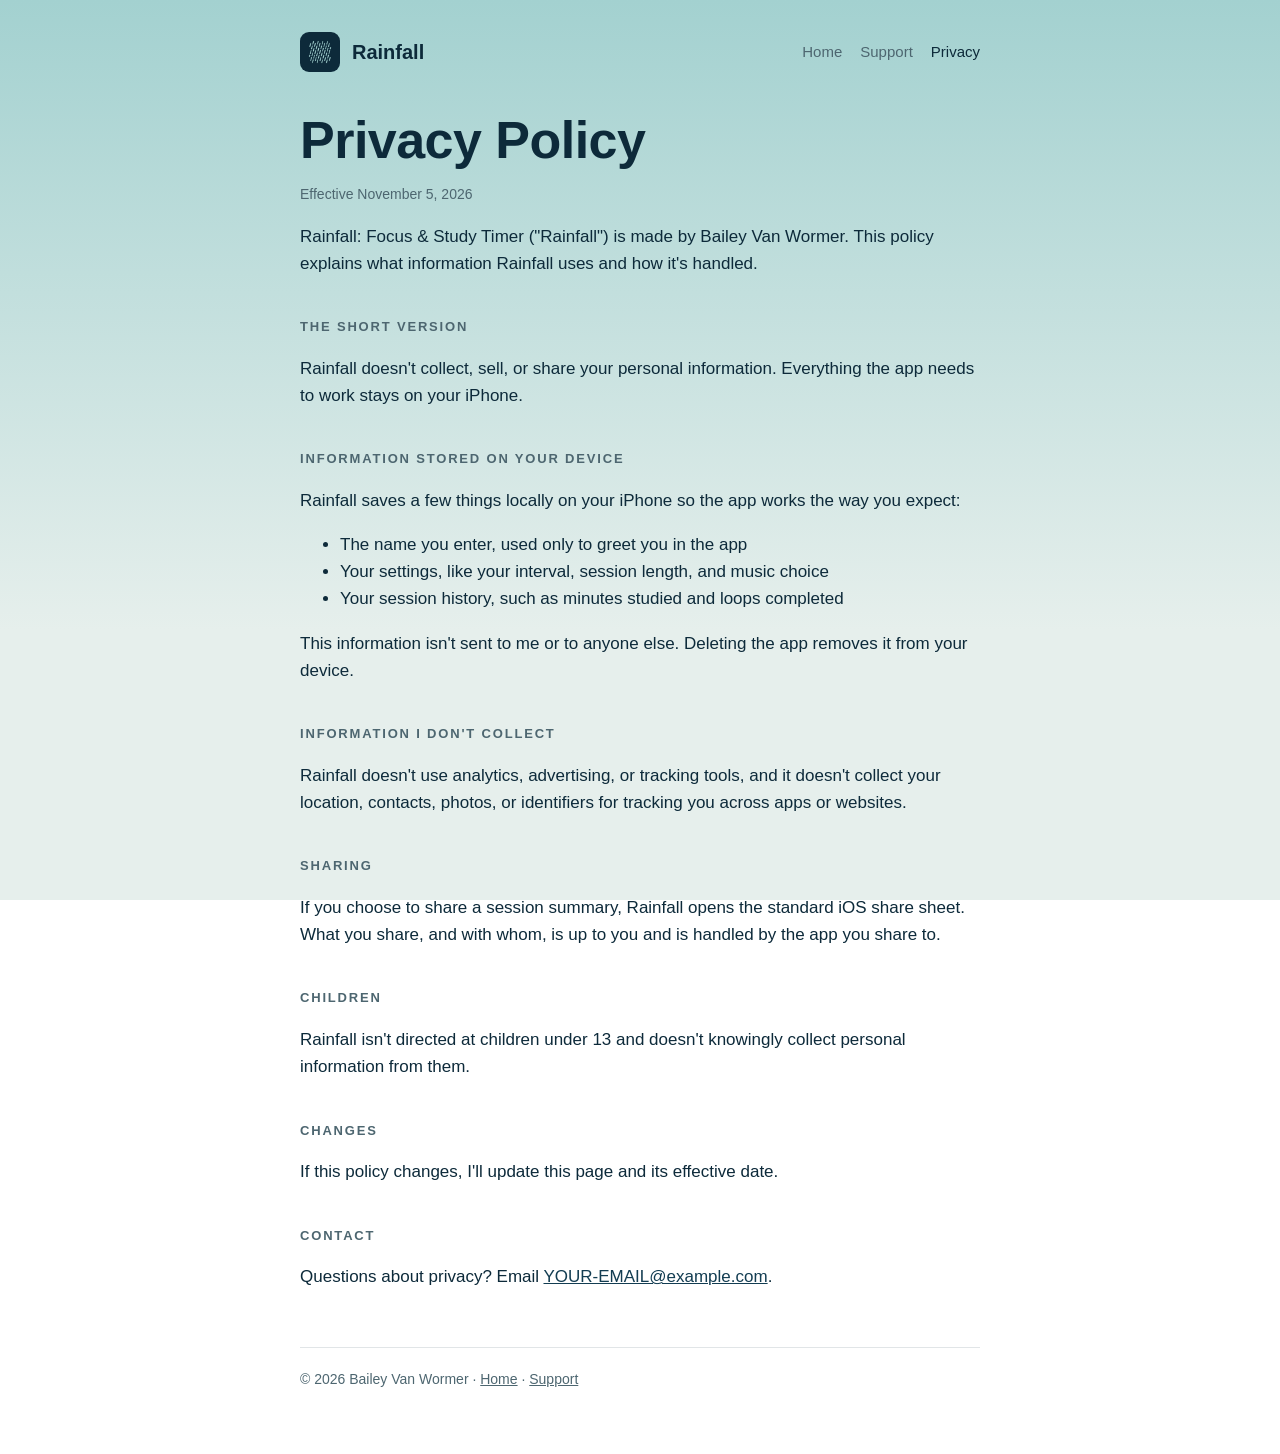
==== privacy/index.html @ aa40862f "Add files via upload" ====
<!doctype html>
<html lang="en">
<head>
  <meta charset="utf-8">
  <meta name="viewport" content="width=device-width, initial-scale=1">
  <title>Rainfall Privacy Policy</title>
  <meta name="description" content="Privacy Policy for Rainfall: Focus & Study Timer.">
  <link rel="icon" href="../icon.png">
  <link rel="apple-touch-icon" href="../apple-touch-icon.png">
  <link rel="stylesheet" href="../style.css">
</head>
<body>
  <div class="wrap">
    <header class="site">
      <a href="../"><img src="../icon.png" alt=""><span>Rainfall</span></a>
      <nav class="site">
        <a href="../">Home</a>
        <a href="../support/">Support</a>
        <a href="./" aria-current="page">Privacy</a>
      </nav>
    </header>

    <main>
      <h1>Privacy Policy</h1>
      <p class="meta">Effective November 5, 2026</p>

      <!--
        CHECK BEFORE PUBLISHING: this policy assumes Rainfall
        - stores your name, settings, and session history only on your device,
        - has no analytics, ads, or tracking SDKs,
        - sends nothing to a server you run.
        If any of that is wrong (for example, Sign in with Apple, iCloud sync,
        crash reporting, or analytics), update the sections below to match.
      -->

      <p>Rainfall: Focus &amp; Study Timer ("Rainfall") is made by Bailey Van Wormer. This policy explains what information Rainfall uses and how it's handled.</p>

      <h2>The short version</h2>
      <p>Rainfall doesn't collect, sell, or share your personal information. Everything the app needs to work stays on your iPhone.</p>

      <h2>Information stored on your device</h2>
      <p>Rainfall saves a few things locally on your iPhone so the app works the way you expect:</p>
      <ul>
        <li>The name you enter, used only to greet you in the app</li>
        <li>Your settings, like your interval, session length, and music choice</li>
        <li>Your session history, such as minutes studied and loops completed</li>
      </ul>
      <p>This information isn't sent to me or to anyone else. Deleting the app removes it from your device.</p>

      <h2>Information I don't collect</h2>
      <p>Rainfall doesn't use analytics, advertising, or tracking tools, and it doesn't collect your location, contacts, photos, or identifiers for tracking you across apps or websites.</p>

      <h2>Sharing</h2>
      <p>If you choose to share a session summary, Rainfall opens the standard iOS share sheet. What you share, and with whom, is up to you and is handled by the app you share to.</p>

      <h2>Children</h2>
      <p>Rainfall isn't directed at children under 13 and doesn't knowingly collect personal information from them.</p>

      <h2>Changes</h2>
      <p>If this policy changes, I'll update this page and its effective date.</p>

      <h2>Contact</h2>
      <p>Questions about privacy? Email <a href="mailto:YOUR-EMAIL@example.com?subject=Rainfall%20Privacy">YOUR-EMAIL@example.com</a>.</p>
    </main>

    <footer class="site">
      &copy; 2026 Bailey Van Wormer &middot; <a href="../">Home</a> &middot; <a href="../support/">Support</a>
    </footer>
  </div>
</body>
</html>
---- style.css ----
:root {
  --navy: #0d2a3a;
  --navy-2: #133d52;
  --mint: #a9d8d6;
  --sky-top: #a3d1d0;
  --sky-bottom: #e6efec;
  --ink: #0d2a3a;
  --muted: #4d6670;
  --card: rgba(255, 255, 255, 0.55);
  --line: rgba(13, 42, 58, 0.12);
}

* { box-sizing: border-box; }

html, body { margin: 0; }

body {
  font-family: -apple-system, BlinkMacSystemFont, "SF Pro Text", "Helvetica Neue", Arial, sans-serif;
  color: var(--ink);
  background: linear-gradient(180deg, var(--sky-top) 0%, var(--sky-bottom) 70%) fixed;
  min-height: 100vh;
  line-height: 1.6;
  -webkit-font-smoothing: antialiased;
}

.wrap {
  max-width: 720px;
  margin: 0 auto;
  padding: 32px 20px 64px;
}

header.site {
  display: flex;
  align-items: center;
  gap: 12px;
  margin-bottom: 40px;
}

header.site a {
  display: flex;
  align-items: center;
  gap: 12px;
  color: var(--ink);
  text-decoration: none;
}

header.site img {
  width: 40px;
  height: 40px;
  border-radius: 9px;
}

header.site span {
  font-family: ui-rounded, "SF Pro Rounded", -apple-system, sans-serif;
  font-weight: 600;
  font-size: 20px;
}

nav.site {
  margin-left: auto;
  display: flex;
  gap: 18px;
  font-size: 15px;
}

nav.site a { color: var(--muted); text-decoration: none; }
nav.site a:hover, nav.site a[aria-current="page"] { color: var(--ink); }

h1 {
  font-family: ui-rounded, "SF Pro Rounded", -apple-system, sans-serif;
  font-weight: 600;
  font-size: clamp(34px, 7vw, 52px);
  line-height: 1.1;
  margin: 0 0 12px;
  letter-spacing: -0.01em;
}

h2 {
  font-size: 13px;
  font-weight: 600;
  letter-spacing: 0.14em;
  text-transform: uppercase;
  color: var(--muted);
  margin: 40px 0 12px;
}

h3 { font-size: 17px; margin: 0 0 4px; }

p, li { font-size: 17px; }
p.lede { font-size: 19px; color: var(--muted); margin: 0 0 28px; }

a { color: var(--navy-2); }

.card {
  background: var(--card);
  border: 1px solid var(--line);
  border-radius: 20px;
  padding: 20px 22px;
  margin-bottom: 12px;
}

.card p { margin: 0; color: var(--muted); }

.button {
  display: inline-block;
  background: var(--navy);
  color: #fff;
  text-decoration: none;
  padding: 14px 26px;
  border-radius: 999px;
  font-weight: 600;
  font-size: 17px;
}

.hero-icon {
  width: 112px;
  height: 112px;
  border-radius: 25px;
  margin-bottom: 24px;
  box-shadow: 0 10px 30px rgba(13, 42, 58, 0.25);
}

.chips { display: flex; flex-wrap: wrap; gap: 8px; margin: 0 0 28px; padding: 0; list-style: none; }
.chips li {
  background: var(--card);
  border: 1px solid var(--line);
  border-radius: 999px;
  padding: 6px 14px;
  font-size: 15px;
}

.meta { font-size: 14px; color: var(--muted); }

footer.site {
  margin-top: 56px;
  padding-top: 20px;
  border-top: 1px solid var(--line);
  font-size: 14px;
  color: var(--muted);
}

footer.site a { color: var(--muted); }

@media (max-width: 480px) {
  header.site { flex-wrap: wrap; }
  nav.site { margin-left: 0; width: 100%; }
}
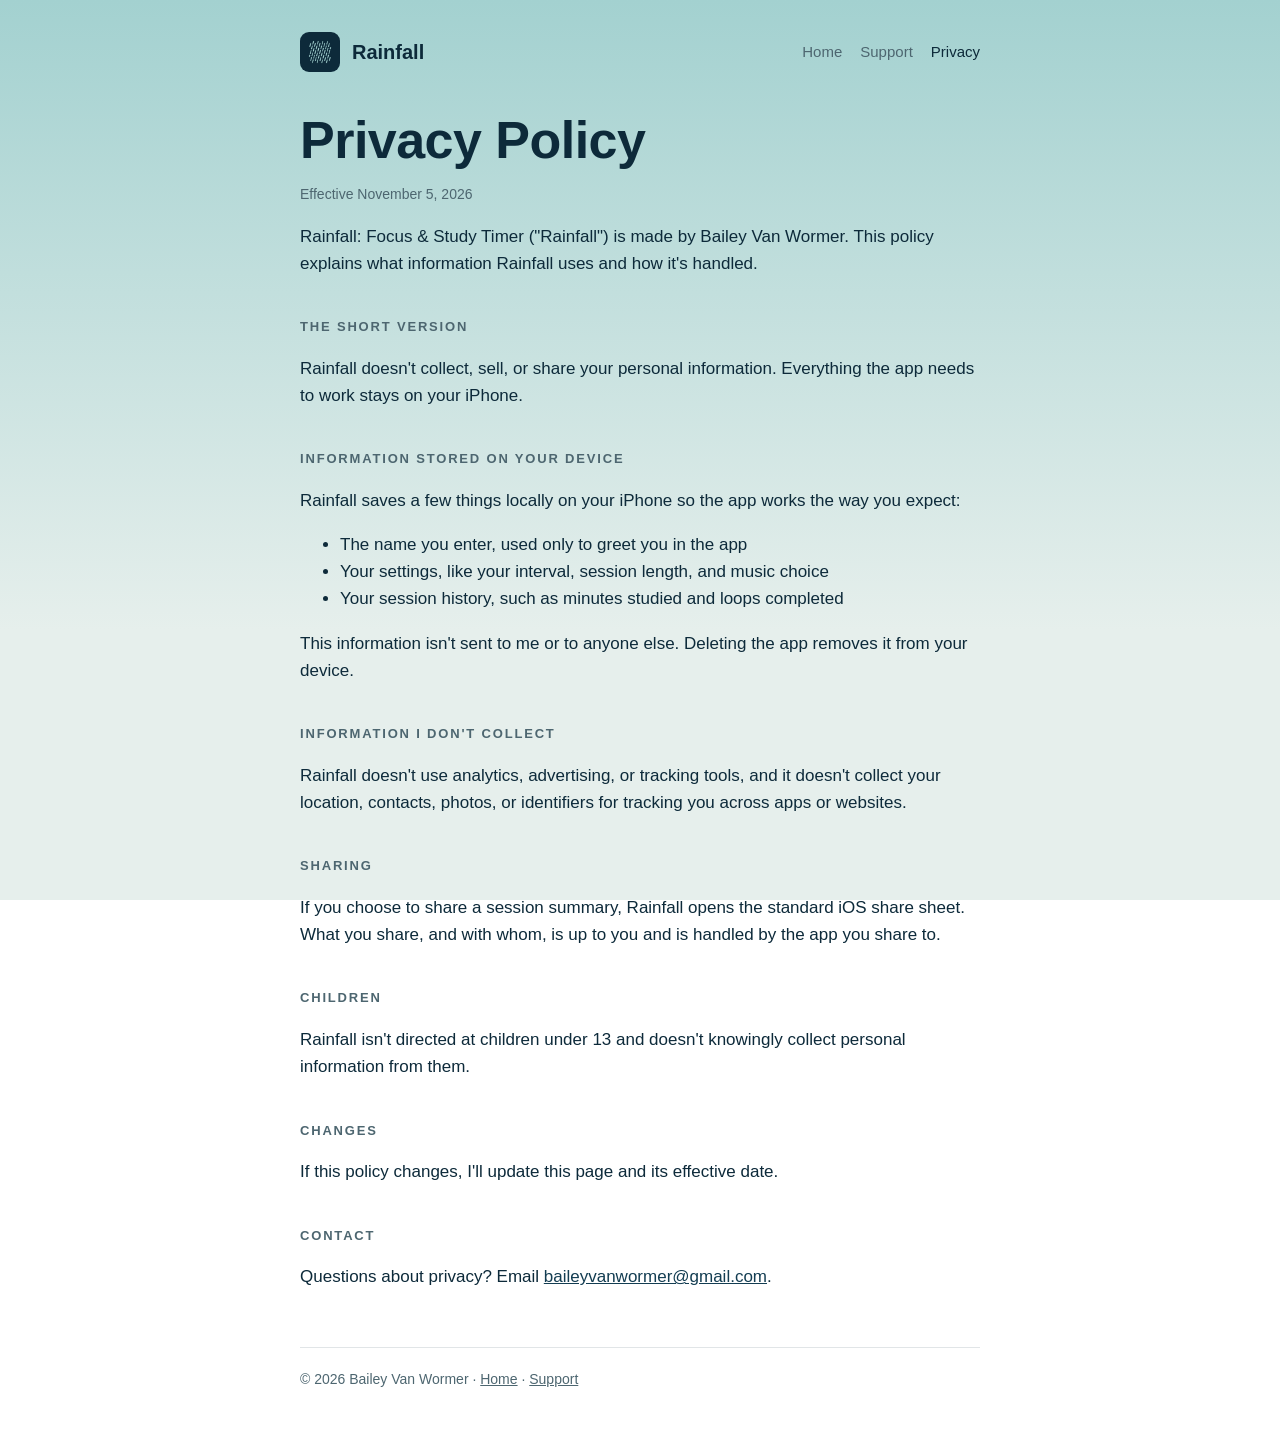
==== commit 55bd9168: "Update index.html" ====
--- a/privacy/index.html
+++ b/privacy/index.html
@@ -60,7 +60,7 @@
       <p>If this policy changes, I'll update this page and its effective date.</p>
 
       <h2>Contact</h2>
-      <p>Questions about privacy? Email <a href="mailto:YOUR-EMAIL@example.com?subject=Rainfall%20Privacy">YOUR-EMAIL@example.com</a>.</p>
+      <p>Questions about privacy? Email <a href="mailto:YOUR-EMAIL@example.com?subject=Rainfall%20Privacy">baileyvanwormer@gmail.com</a>.</p>
     </main>
 
     <footer class="site">
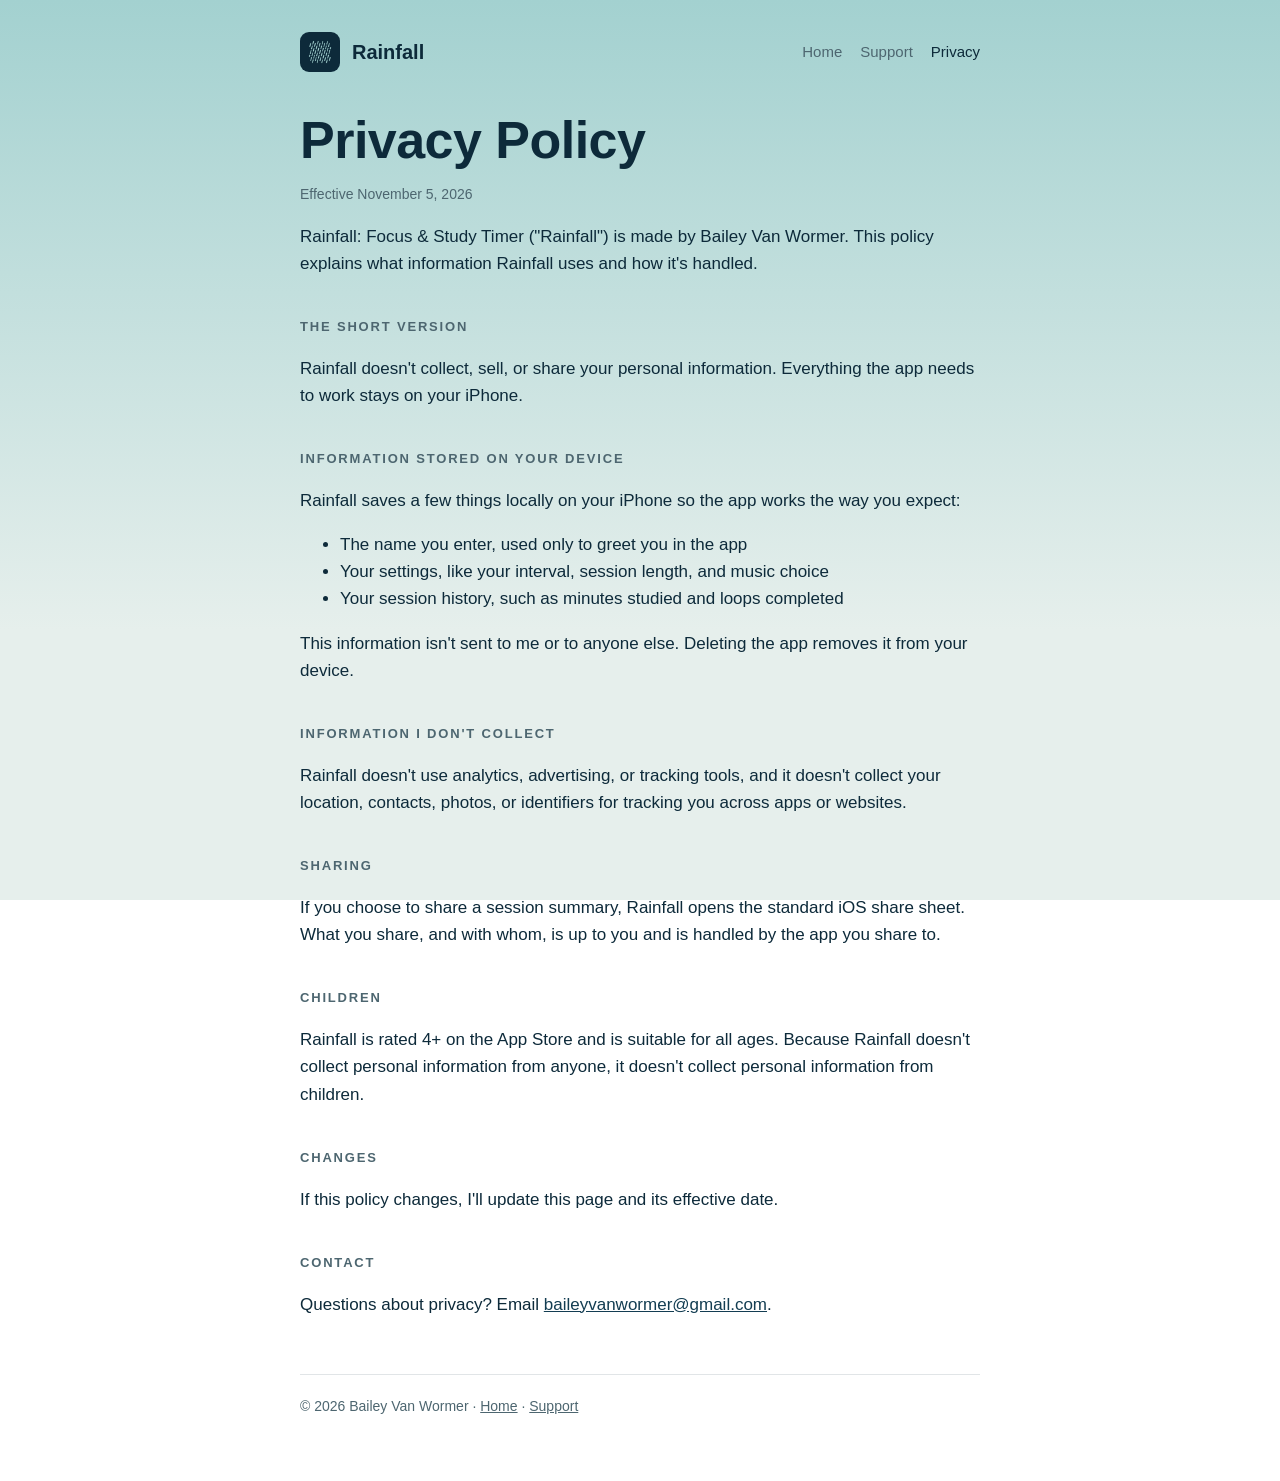
==== commit ddcd54d6: "Update index.html" ====
--- a/privacy/index.html
+++ b/privacy/index.html
@@ -54,7 +54,7 @@
       <p>If you choose to share a session summary, Rainfall opens the standard iOS share sheet. What you share, and with whom, is up to you and is handled by the app you share to.</p>
 
       <h2>Children</h2>
-      <p>Rainfall isn't directed at children under 13 and doesn't knowingly collect personal information from them.</p>
+      <p>Rainfall is rated 4+ on the App Store and is suitable for all ages. Because Rainfall doesn't collect personal information from anyone, it doesn't collect personal information from children.</p>
 
       <h2>Changes</h2>
       <p>If this policy changes, I'll update this page and its effective date.</p>
